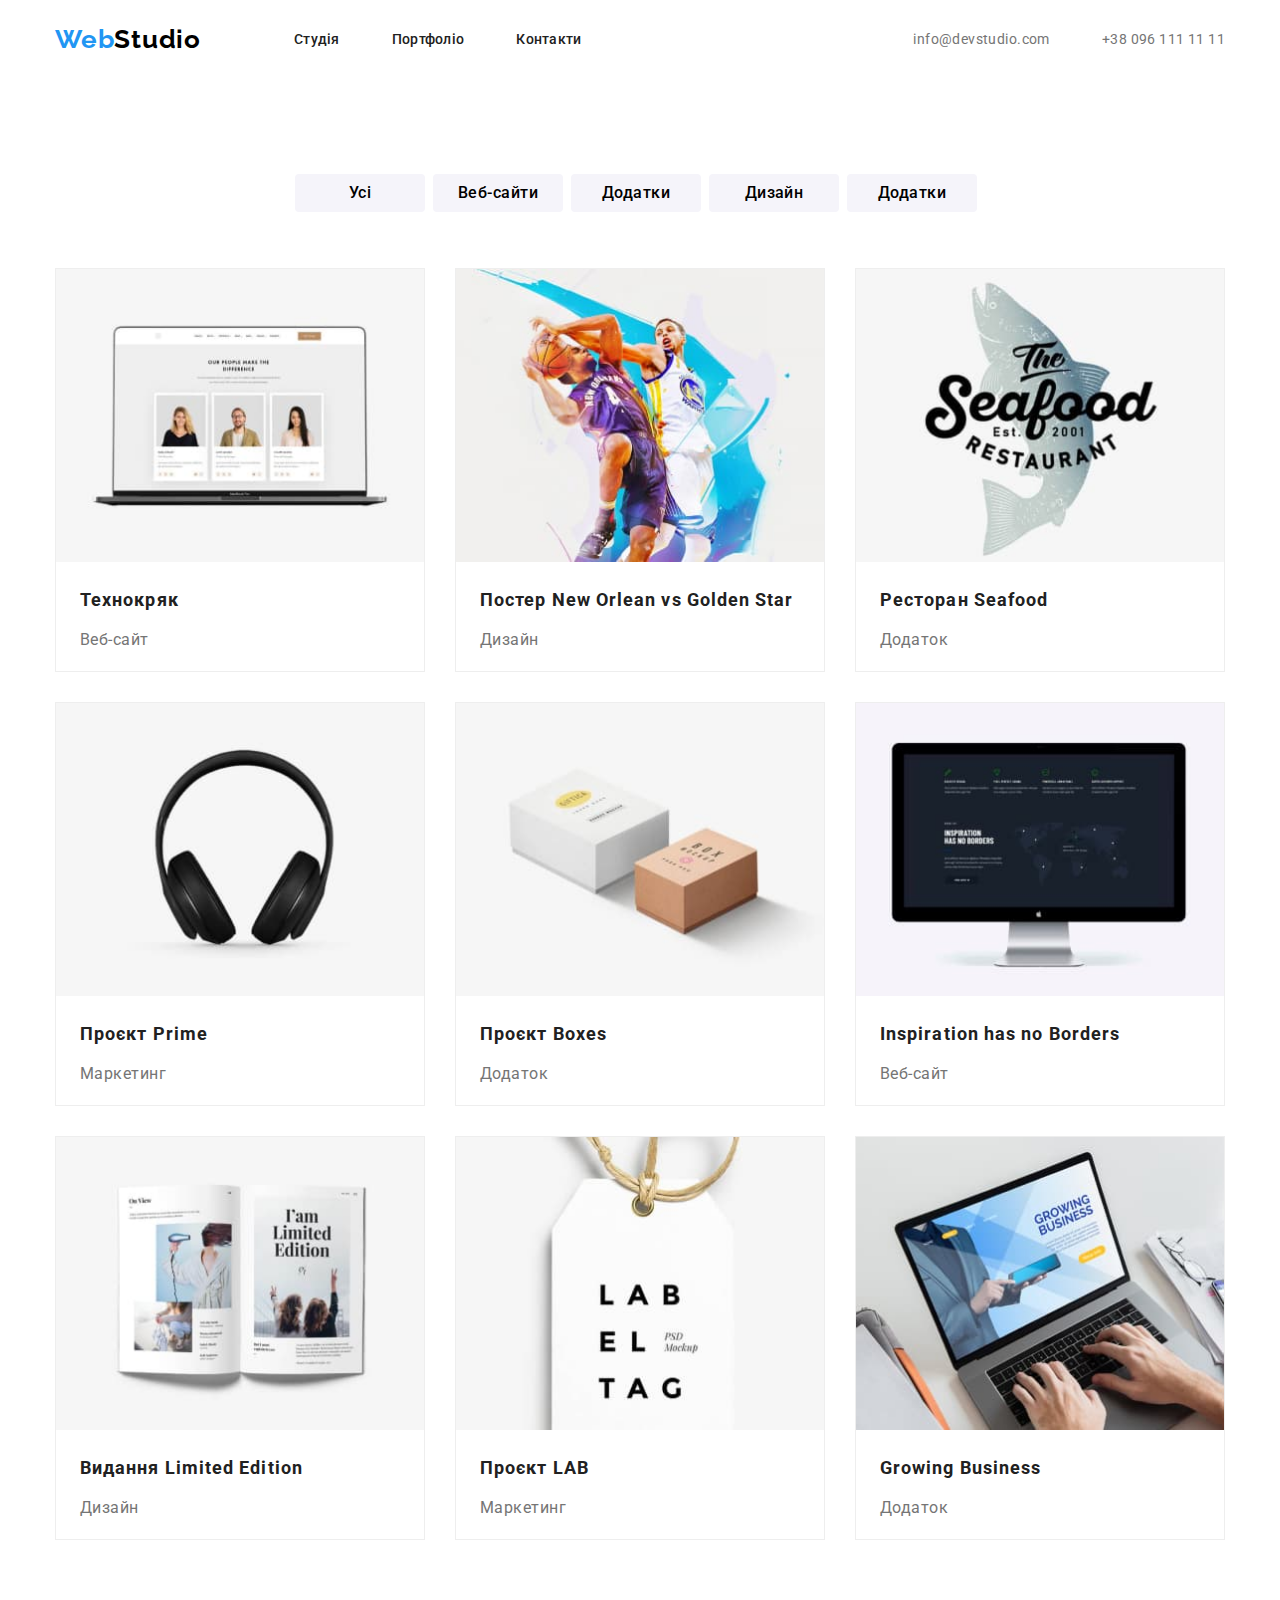
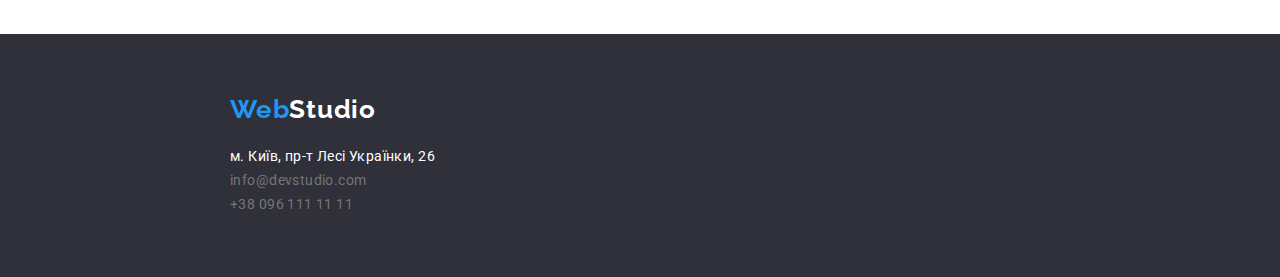
==== portfolio.html @ 6a484f7b "1" ====
<!DOCTYPE html>
<html lang="uk">
  <head>
    <meta charset="UTF-8" />
    <meta http-equiv="X-UA-Compatible" content="IE=edge" />
    <meta name="viewport" content="width=device-width, initial-scale=1.0" />
    <link
      href="https://fonts.googleapis.com/css2?family=Raleway:wght@700&family=Roboto:wght@400;500;700;900&display=swap"
      rel="stylesheet"
    />
    <link
      rel="stylesheet"
      href="https://cdn.jsdelivr.net/npm/modern-normalize@1.1.0/modern-normalize.min.css"
    />
    <link rel="stylesheet" href="./css/styles.css" />
    <title>Портфоліо</title>
  </head>
  <body>
    <header>
      <div class="conteiner header-conteiner">
        <nav class="nav-roof">
          <a class="logo-w" href="./index.html">
            <span class="logo">Web</span>Studio
          </a>
          <ul class="navigation">
            <li><a href="./index.html" class="navigation-col">Студія</a></li>
            <li>
              <a href="./portfolio.html" class="navigation-col">Портфоліо</a>
            </li>
            <li><a href="#" class="navigation-col">Контакти</a></li>
          </ul>
        </nav>
        <div class="mailtelo">
          <ul class="navigation">
            <li>
              <a href="mailto:info@devstudio.com" class="navig-adres">
                info@devstudio.com
              </a>
            </li>
            <li>
              <a href="tel:+380961111111" class="navig-adres">
                +38 096 111 11 11
              </a>
            </li>
          </ul>
        </div>
      </div>
    </header>
    <main>
      <section class="buttons-portfolio-page">
        <div class="conteiner">
          <ul class="geo-port-butt">
            <li><button type="button" class="button-portfolio">Усі</button></li>
            <li>
              <button type="button" class="button-portfolio">Веб-сайти</button>
            </li>
            <li>
              <button type="button" class="button-portfolio">Додатки</button>
            </li>
            <li>
              <button type="button" class="button-portfolio">Дизайн</button>
            </li>
            <li>
              <button type="button" class="button-portfolio">Додатки</button>
            </li>
          </ul>
          <h1 class="visually-hidden">Наші проекти</h1>
          <ul class="pic-port">
            <li class="portfolio-pic-back">
              <img
                src="./images/portfolio/the-technokryak.jpg"
                alt="Сайт технокряк"
                width="370"
                height="294"
              />
              <div class="pot-tx">
                <h2 class="list-portfolio">Технокряк</h2>
                <p class="list-portfolio-hide">Веб-сайт</p>
              </div>
            </li>
            <li class="portfolio-pic-back">
              <img
                src="./images/portfolio/poster-of-basket-game.jpg"
                alt="Постер до гри"
                width="370"
                height="294"
              />
              <div class="pot-tx">
                <h2 class="list-portfolio">Постер New Orlean vs Golden Star</h2>
                <p class="list-portfolio-hide">Дизайн</p>
              </div>
            </li>
            <li class="portfolio-pic-back">
              <img
                src="./images/portfolio/restaurant.jpg"
                alt="Ресторан"
                width="370"
                height="294"
              />
              <div class="pot-tx">
                <h2 class="list-portfolio">Ресторан Seafood</h2>
                <p class="list-portfolio-hide">Додаток</p>
              </div>
            </li>
            <li class="portfolio-pic-back">
              <img
                src="./images/portfolio/the-prime-project.jpg"
                alt="Проект прайм"
                width="370"
                height="294"
              />
              <div class="pot-tx">
                <h2 class="list-portfolio">Проєкт Prime</h2>
                <p class="list-portfolio-hide">Маркетинг</p>
              </div>
            </li>
            <li class="portfolio-pic-back">
              <img
                src="./images/portfolio/project-boxes.jpg"
                alt="Проект коробки"
                width="370"
                height="294"
              />
              <div class="pot-tx">
                <h2 class="list-portfolio">Проєкт Boxes</h2>
                <p class="list-portfolio-hide">Додаток</p>
              </div>
            </li>
            <li class="portfolio-pic-back">
              <img
                src="./images/portfolio/inspiration.jpg"
                alt="Натхнення не має кордонів"
                width="370"
                height="294"
              />
              <div class="pot-tx">
                <h2 class="list-portfolio">Inspiration has no Borders</h2>
                <p class="list-portfolio-hide">Веб-сайт</p>
              </div>
            </li>
            <li class="portfolio-pic-back">
              <img
                src="./images/portfolio/journal.jpg"
                alt="Журнал"
                width="370"
                height="294"
              />
              <div class="pot-tx">
                <h2 class="list-portfolio">Видання Limited Edition</h2>
                <p class="list-portfolio-hide">Дизайн</p>
              </div>
            </li>
            <li class="portfolio-pic-back">
              <img
                src="./images/portfolio/the-lab-project.jpg"
                alt="Проект Лаб"
                width="370"
                height="294"
              />
              <div class="pot-tx">
                <h2 class="list-portfolio">Проєкт LAB</h2>
                <p class="list-portfolio-hide">Маркетинг</p>
              </div>
            </li>
            <li class="portfolio-pic-back">
              <img
                src="./images/portfolio/growing-business.jpg"
                alt="Зростаючий бізнес"
                width="370"
                height="294"
              />
              <div class="pot-tx">
                <h2 class="list-portfolio">Growing Business</h2>
                <p class="list-portfolio-hide">Додаток</p>
              </div>
            </li>
          </ul>
        </div>
      </section>
    </main>
    <footer class="web-footer">
      <div class="conteiner footer-logo">
        <a class="logo-w-footer" href="./index.html">
          <span class="logo">Web</span>Studio
        </a>
        <address>
          <ul>
            <li>
              <a
                class="adress"
                href="https://goo.gl/maps/diu9BWf4i3KZR2hF7"
                rel="noopener noreferrer nofollow"
              >
                м. Київ, пр-т Лесі Українки, 26
              </a>
            </li>
            <li>
              <a href="mailto:info@devstudio.com" class="navig-adres">
                info@devstudio.com
              </a>
            </li>
            <li>
              <a href="tel:+380961111111" class="navig-adres">
                +38 096 111 11 11
              </a>
            </li>
          </ul>
        </address>
      </div>
    </footer>
  </body>
</html>
---- css/styles.css ----
:root {
    --p-text-color: #757575;
    --bacground-color: #ffffff;
    --another-bacground-color: #f5f4fa;
    --board-bacground-color: #2f303a;
    --titel-link-color: #212121;
    --contacts-link-color: #757575;
    --hovers-and-logo-color: #2196f3;
    --logo-w-color: #000000;
    --logo-plus-color: #ffffff;
    --address-bord-color: #ffffff;
    --botton-colors-portfolio: #f5f4fa;
    --bacground-color-knopka: #188CE8;
    --bacground-color-advantages:#F5F4FA;
    --border-portfolio-pic: #EEEEEE;
}
h1,
h2,
h3,
h4,
p {
    margin-top: 0;
    margin-bottom: 0;
    padding-left: 0;
}
ul,
ol {
    margin-top: 0;
    margin-bottom: 0;
    padding-left: 0;
}
button {
    cursor: pointer;
}
img {
    display: block;
max-width: 100%;
height: auto;
}
.list {
    list-style: none;
}
.link {
    text-decoration: none;
}
body {
    font-family: 'Roboto', sans-serif;
    font-size: 14px;
   letter-spacing: 0.03em;
    color: var(--titel-link-color);
}
.conteiner {
    width: 1200px;
margin-left: auto;
margin-right: auto;
padding-left: 15px;
padding-right: 15px;
}
.logo {
    font-weight: 700;
    font-size: 26px;
    line-height: 1.2;
font-family: 'Raleway', sans-serif;
    letter-spacing: 0.03em;
    color: var(--hovers-and-logo-color)
}
    .logo-w {
        color: var(--logo-w-color);
         margin-right: 93px;
         padding-top: 24px;
         padding-bottom: 25px;
font-weight: 700;
font-size: 26px;
line-height: 1.2;
font-family: 'Raleway', sans-serif;
letter-spacing: 0.03em;
text-decoration: none;
}
.footer-logo {
    margin-left: 215px;
    margin-right: auto;
    padding-bottom: 60px;
      padding-top: 60px;}
    .logo-w-footer { 
    color: var(--bacground-color);
    font-weight: 700;
    font-size: 26px;
    line-height: 1.2;
    font-family: 'Raleway', sans-serif;
    letter-spacing: 0.03em;
    text-decoration: none;
}
    .navigation {
display: flex;
column-gap: 52px;
            font-weight: 500;
            font-size: 14px;
            line-height: 1.1;
            letter-spacing: 0.02em;
    }
    .navigation-col {
        color: var(--titel-link-color);
        text-decoration: none;
    }
    .nav-roof {
        display: flex;
        align-items: center;
    }   
    .navigation-col:hover, 
        .navigation-col:focus {
            color: var(--hovers-and-logo-color);
        }
    .navig-adres {
        font-weight: 400;
        font-size: 14px;
        line-height: 1.7;
        font-style: normal;
        letter-spacing: 0.03em;
        color: var(--contacts-link-color);
        text-decoration: none;    
    }
    .navig-adres:hover,
    .navig-adres:focus {
        color: var(--hovers-and-logo-color)
    }
.header-conteiner {
display: flex;
align-items: center;
        justify-content: space-between;
    }
    .board {
        /* width: 1600px;
        height: 600px; */
        padding-top: 200px;
        padding-bottom: 200px;
        background-color: var(--board-bacground-color);
    }
.about-team-back {
        width: 270px;
        height: 368px;
    background: var(--bacground-color);
    box-shadow: 0px 1px 3px rgba(0, 0, 0, 0.12);
     0px 1px 1px rgba(0, 0, 0, 0.14);
      0px 2px 1px rgba(0, 0, 0, 0.2);
        border-radius: 0px 0px 4px 4px;
}
.board-knopka {
    width: 700px;
}
    .zagolovok {
    display: flex;
    align-items: center;
                 margin-left: auto;
         margin-right: auto;
              margin-bottom: 40px;
        font-weight: 900;
        font-size: 44px;
        line-height: 1.3;
        text-align: center;
        letter-spacing: 0.06em;
        text-transform: uppercase;
        color: var(--address-bord-color);
    }
.knopka { cursor: pointer;
     display: block;
padding-left: 32px;
padding-right: 32px;
padding-bottom: 10px;
padding-top: 10px;
     margin-left: auto;
     margin-right: auto;
font-family: inherit;
font-weight: 700;
            font-size: 16px;
            line-height: 1.8;
            color: var(--logo-plus-color);
            background: var(--hovers-and-logo-color);
box-shadow: 0px 4px 4px rgba(0, 0, 0, 0.15);
    border-radius: 4px;

            /* identical to box height, or 188% */
}
.knopka:hover,
.knopka:focus {

    background-color: var(--hovers-and-logo-color);
    color: var(--address-bord-color);
background: var(--bacground-color-knopka);
    box-shadow: 0px 4px 4px rgba(0, 0, 0, 0.15);
    border-radius: 4px;
}
.portfolio-pic-back {
        width: 370px;
        height: 404px;
    
        background: var(--bacground-color);
        border: 1px solid var(--border-portfolio-pic);
}
.visually-hidden {position: absolute;
    white-space: nowrap;
    width: 1px;
    height: 1px;
    overflow: hidden;
    border: 0;
    padding: 0;
    clip: rect(0 0 0 0);
    clip-path: inset(50%);
    margin: -1px;}
        .us-tx{
        padding-top: 94px;
    }
    .description-tx {
        display: flex;
        gap: 30px;
    }
.list {
margin-bottom: 10px;
        font-size: 14px;
        line-height: 1.14;
        letter-spacing: 0.03em;
        text-transform: uppercase;
    
        color: var(--titel-link-color);
}
.list-description {
 

        font-size: 14px;
        line-height: 1.7;
        /* or 171% */
        letter-spacing: 0.03em;
        color: var(--p-text-color);
}
.what-we-do {
    padding-top: 94px;
}
.what-img {
        display: flex;
    column-gap: 30px;
    align-items: center;}

.list-images-work {
        font-size: 36px;
        line-height: 1.1;
        letter-spacing: 0.03em;
        color: var(--titel-link-color);
        padding-bottom: 50px;
              padding-left: 400px;
        padding-right: 400px;
}
.our-advantages {
    padding-top: 94px;
    padding-bottom: 94px;
    background: var(--bacground-color-advantages);
}
.team-work {
text-align: center;
}
.profi {
    display: flex;
    gap: 30px;
}
.about-team-back {
        width: 270px;
        height: 368px;
    background: var(--bacground-color);
    box-shadow: 0px 1px 3px rgba(0, 0, 0, 0.12);
     0px 1px 1px rgba(0, 0, 0, 0.14);
      0px 2px 1px rgba(0, 0, 0, 0.2);
        border-radius: 0px 0px 4px 4px;
}
.name-staff {
        font-size: 16px;
        line-height: 1.1;
        /* identical to box height */
    
        letter-spacing: 0.03em;
        color: var(--titel-link-color);
        margin-bottom: 10px;
}
.about-staff {

   
        font-size: 16px;
        line-height: 1.1;
        /* identical to box height */
    
        letter-spacing: 0.03em;
        color: var(--p-text-color);
}
.name-kenty {
    display: block;
text-align: center;
padding: 30px;
}
.web-footer {
            /* width: 1600px;
        height: 600px; */
        background-color: var(--board-bacground-color);
}
.adress{
    display: block;
  margin-top: 20px;
        font-style: normal;
        font-weight: 400;
        font-size: 14px;
        line-height: 1.7;
        /* or 171% */
    color: var(--address-bord-color);
        letter-spacing: 0.03em;
        text-decoration: none;
}
ul {list-style: none;
}
.button-portfolio:not(:last-child) {
    margin-right: 8px;
}
.button-portfolio {
   font-family: inherit;
   font-weight: 500;
        font-size: 16px;
        line-height: 1.6;
        /* identical to box height, or 162% */
    
        text-align: center;
        letter-spacing: 0.03em;
    cursor: pointer;
        width: 130px;
        height: 38px;
        border-radius: 4px;
    background-color: var(--botton-colors-portfolio);
     margin-right: 8px;
     padding: 6px 22px;
     border: none;
}
.button-portfolio:hover,
.button-portfolio:focus {
    background-color: var(--hovers-and-logo-color);
        color: var(--address-bord-color);
}
.buttons-portfolio-page {
    padding-top: 94px;
    padding-bottom: 94px;
}
.geo-port-butt {
    display: flex;
    align-items: center;
justify-content: center;
padding-bottom: 56px;
}
.pic-port {
     display: flex;
     flex-wrap: wrap;
     gap: 30px;
}
.pot-tx {
    padding: 20px 24px;
}
.list-portfolio {
  
margin-bottom: 4px;
        font-size: 18px;
        line-height: 2;
        /* identical to box height, or 200% */
    
        letter-spacing: 0.06em;
        color: var(--titel-link-color);
}
.list-portfolio-hide {

        font-size: 16px;
        line-height: 2.2;
        /* identical to box height, or 188% */
    
        letter-spacing: 0.03em;
        color: var(--contacts-link-color);
}
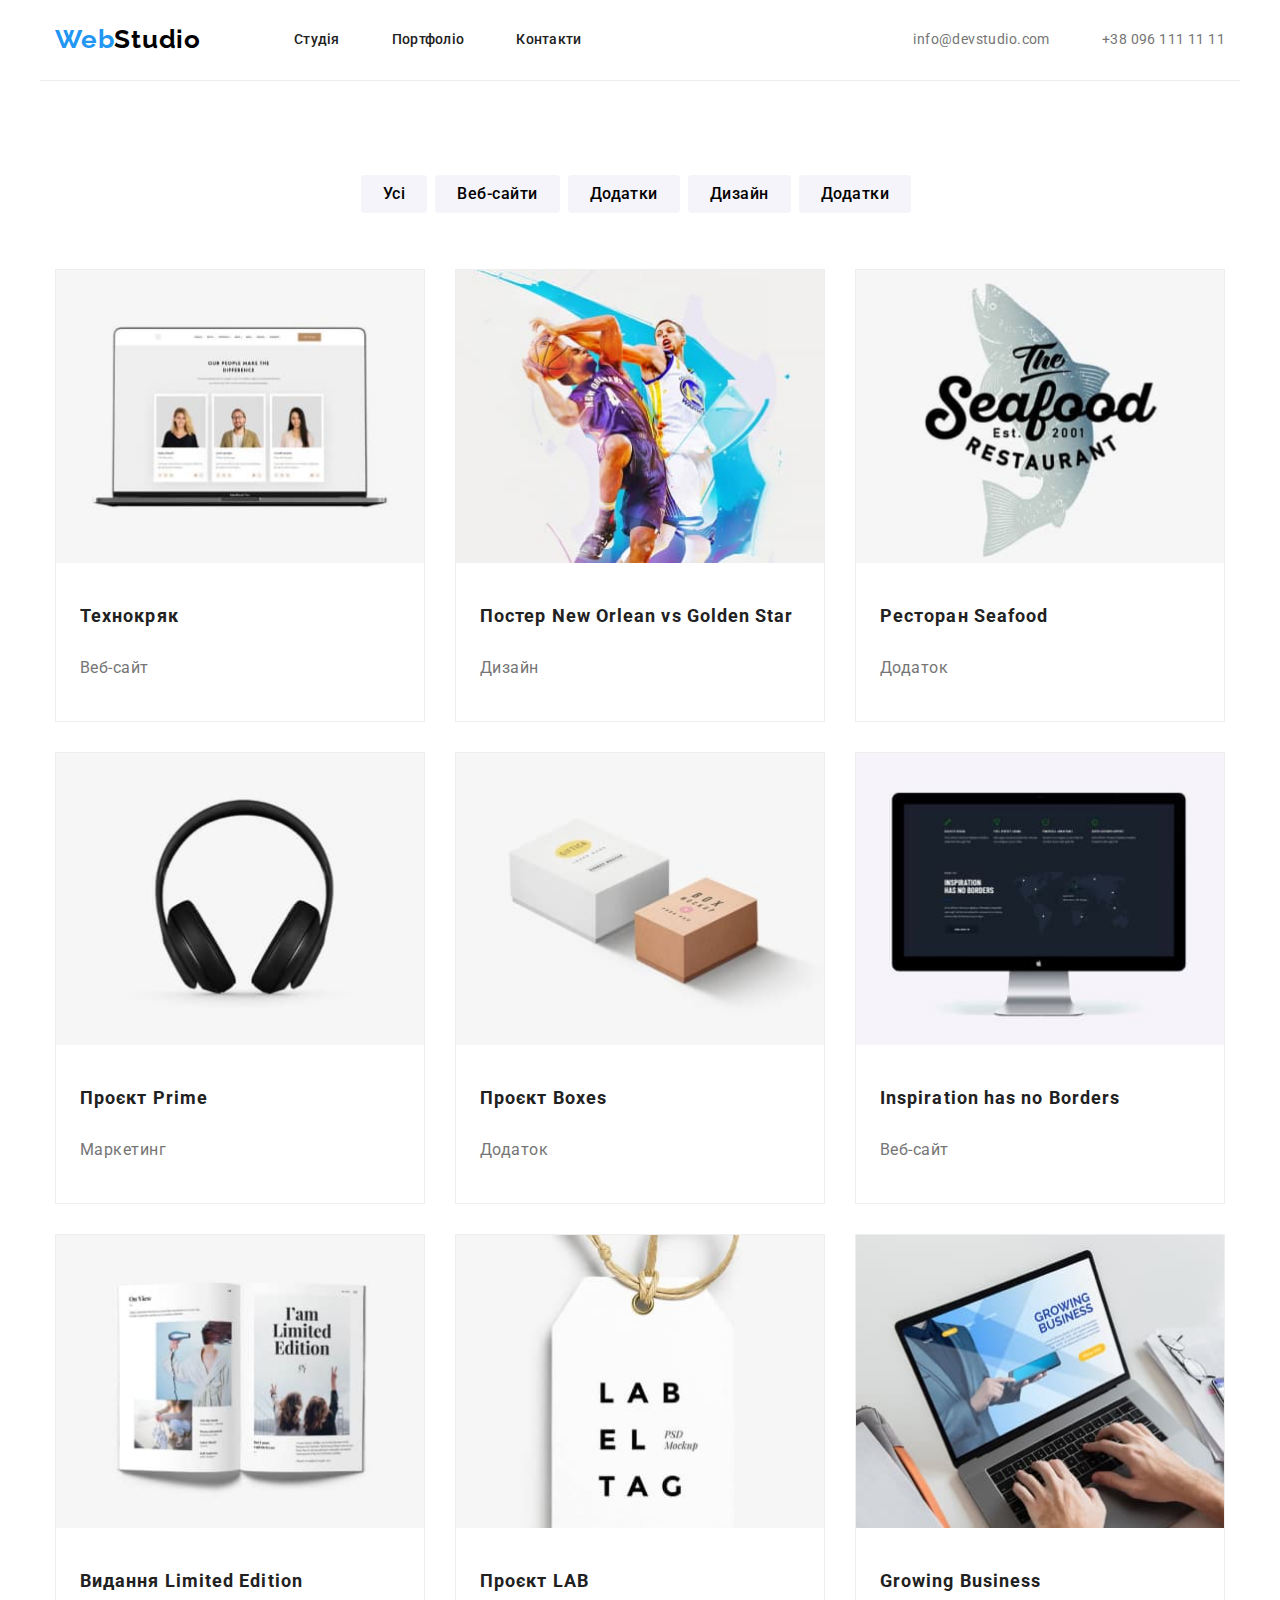
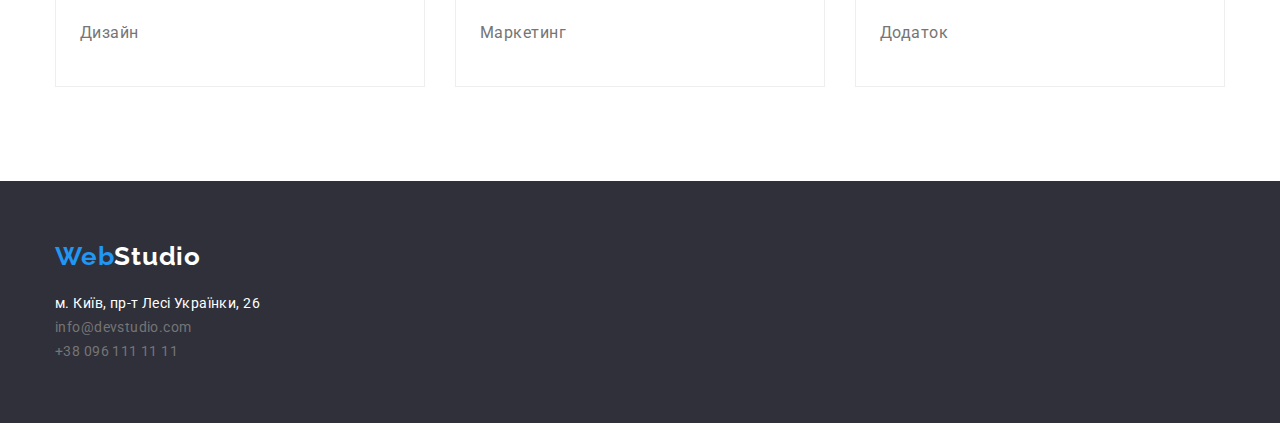
==== commit aad70030: "1" ====
--- a/portfolio.html
+++ b/portfolio.html
@@ -49,22 +49,28 @@
     <main>
       <section class="buttons-portfolio-page">
         <div class="conteiner">
-          <ul class="geo-port-butt">
-            <li><button type="button" class="button-portfolio">Усі</button></li>
-            <li>
-              <button type="button" class="button-portfolio">Веб-сайти</button>
-            </li>
-            <li>
-              <button type="button" class="button-portfolio">Додатки</button>
-            </li>
-            <li>
-              <button type="button" class="button-portfolio">Дизайн</button>
-            </li>
-            <li>
-              <button type="button" class="button-portfolio">Додатки</button>
-            </li>
-          </ul>
           <h1 class="visually-hidden">Наші проекти</h1>
+          <ul>
+            <div class="geo-port-butt">
+              <li>
+                <button type="button" class="button-portfolio">Усі</button>
+              </li>
+              <li>
+                <button type="button" class="button-portfolio">
+                  Веб-сайти
+                </button>
+              </li>
+              <li>
+                <button type="button" class="button-portfolio">Додатки</button>
+              </li>
+              <li>
+                <button type="button" class="button-portfolio">Дизайн</button>
+              </li>
+              <li>
+                <button type="button" class="button-portfolio">Додатки</button>
+              </li>
+            </div>
+          </ul>
           <ul class="pic-port">
             <li class="portfolio-pic-back">
               <img
--- a/css/styles.css
+++ b/css/styles.css
@@ -19,9 +19,7 @@
 h3,
 h4,
 p {
-    margin-top: 0;
-    margin-bottom: 0;
-    padding-left: 0;
+ 
 }
 ul,
 ol {
@@ -77,10 +75,7 @@
 text-decoration: none;
 }
 .footer-logo {
-    margin-left: 215px;
-    margin-right: auto;
-    padding-bottom: 60px;
-      padding-top: 60px;}
+}
     .logo-w-footer { 
     color: var(--bacground-color);
     font-weight: 700;
@@ -127,13 +122,23 @@
 display: flex;
 align-items: center;
         justify-content: space-between;
+        border-bottom: 1px solid #ececec;
     }
     .board {
         /* width: 1600px;
         height: 600px; */
         padding-top: 200px;
         padding-bottom: 200px;
+        margin-left: auto;
+        margin-right: auto;
         background-color: var(--board-bacground-color);
+        background-image: linear-gradient(rgba(47, 48, 58, 0.4), rgba(47, 48, 58, 0.4));
+        background-image: url(/images/svg-and-backgound/bordimg.jpg);
+        background-repeat: no-repeat;
+        background-size: cover;
+        background-position: center;
+        max-width: 1600px;
+        height: 600px;
     }
 .about-team-back {
         width: 270px;
@@ -142,8 +147,8 @@
     box-shadow: 0px 1px 3px rgba(0, 0, 0, 0.12);
      0px 1px 1px rgba(0, 0, 0, 0.14);
       0px 2px 1px rgba(0, 0, 0, 0.2);
-        border-radius: 0px 0px 4px 4px;
-}
+        box-shadow: 0px 0px 4px 4px;
+} 
 .board-knopka {
     width: 700px;
 }
@@ -176,7 +181,7 @@
             color: var(--logo-plus-color);
             background: var(--hovers-and-logo-color);
 box-shadow: 0px 4px 4px rgba(0, 0, 0, 0.15);
-    border-radius: 4px;
+    border: none;
 
             /* identical to box height, or 188% */
 }
@@ -191,8 +196,6 @@
 }
 .portfolio-pic-back {
         width: 370px;
-        height: 404px;
-    
         background: var(--bacground-color);
         border: 1px solid var(--border-portfolio-pic);
 }
@@ -237,16 +240,18 @@
 .what-img {
         display: flex;
     column-gap: 30px;
-    align-items: center;}
+    align-items: center;
+padding-bottom: 94px;
+}
 
 .list-images-work {
         font-size: 36px;
         line-height: 1.1;
         letter-spacing: 0.03em;
         color: var(--titel-link-color);
-        padding-bottom: 50px;
-              padding-left: 400px;
-        padding-right: 400px;
+        margin-bottom: 50px;
+              margin-left: 400px;
+        margin-right: 400px;
 }
 .our-advantages {
     padding-top: 94px;
@@ -297,10 +302,11 @@
             /* width: 1600px;
         height: 600px; */
         background-color: var(--board-bacground-color);
+            padding-bottom: 60px;
+      padding-top: 60px
 }
 .adress{
     display: block;
-  margin-top: 20px;
         font-style: normal;
         font-weight: 400;
         font-size: 14px;
@@ -310,7 +316,13 @@
         letter-spacing: 0.03em;
         text-decoration: none;
 }
+address {
+ margin-top: 20px;
+}
 ul {list-style: none;
+}
+.adre-s:not(:last-child){
+    margin-bottom: 9px;
 }
 .button-portfolio:not(:last-child) {
     margin-right: 8px;
@@ -325,7 +337,6 @@
         text-align: center;
         letter-spacing: 0.03em;
     cursor: pointer;
-        width: 130px;
         height: 38px;
         border-radius: 4px;
     background-color: var(--botton-colors-portfolio);
@@ -337,6 +348,7 @@
 .button-portfolio:focus {
     background-color: var(--hovers-and-logo-color);
         color: var(--address-bord-color);
+        box-shadow: 0px 10px 10px -5px rgba(0, 0, 0, 0.3);
 }
 .buttons-portfolio-page {
     padding-top: 94px;
@@ -346,7 +358,7 @@
     display: flex;
     align-items: center;
 justify-content: center;
-padding-bottom: 56px;
+margin-bottom: 56px;    
 }
 .pic-port {
      display: flex;
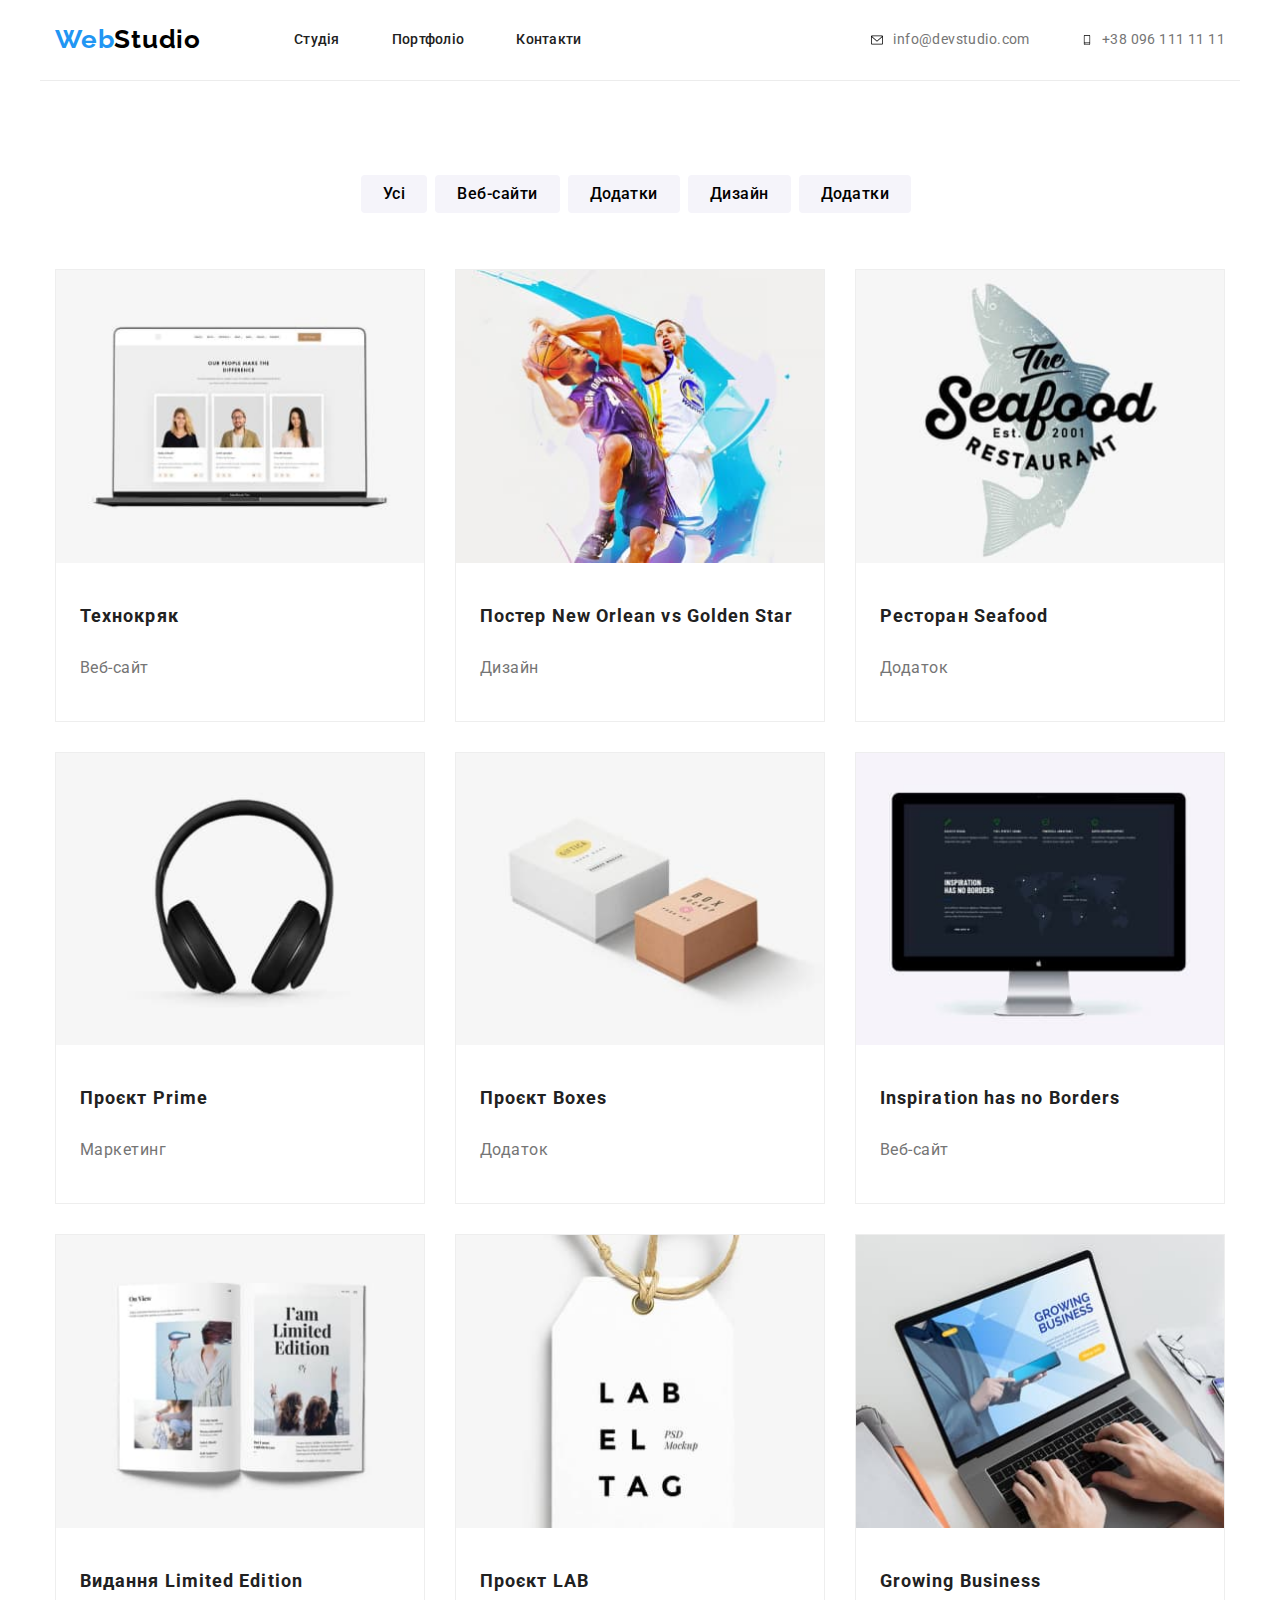
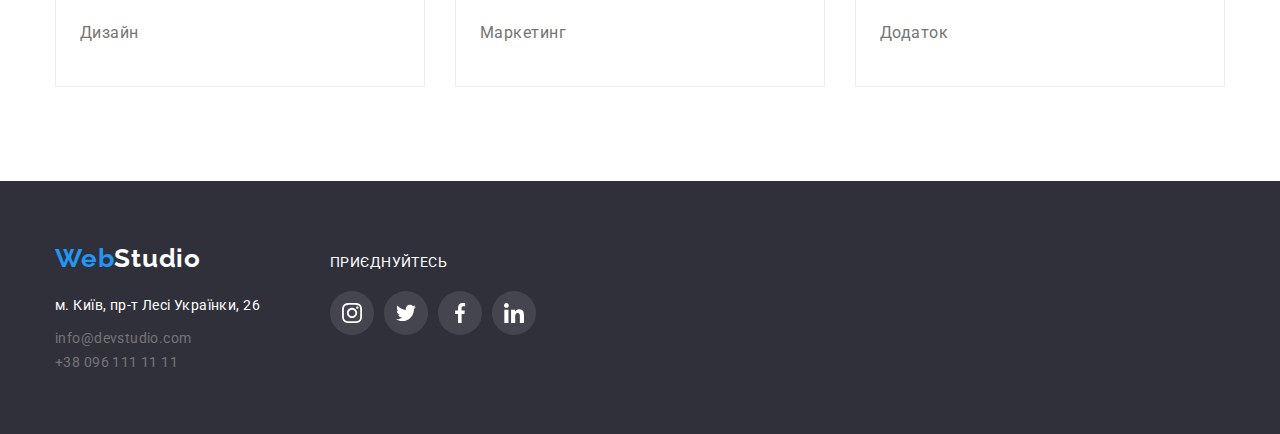
==== commit d0c07d34: "HW4" ====
--- a/portfolio.html
+++ b/portfolio.html
@@ -23,27 +23,43 @@
             <span class="logo">Web</span>Studio
           </a>
           <ul class="navigation">
-            <li><a href="./index.html" class="navigation-col">Студія</a></li>
+            <li>
+              <a href="./index.html" class="navigation-col">Студія</a>
+            </li>
             <li>
               <a href="./portfolio.html" class="navigation-col">Портфоліо</a>
             </li>
             <li><a href="#" class="navigation-col">Контакти</a></li>
           </ul>
         </nav>
-        <div class="mailtelo">
-          <ul class="navigation">
-            <li>
-              <a href="mailto:info@devstudio.com" class="navig-adres">
-                info@devstudio.com
-              </a>
-            </li>
-            <li>
-              <a href="tel:+380961111111" class="navig-adres">
-                +38 096 111 11 11
-              </a>
-            </li>
-          </ul>
-        </div>
+        <ul class="navigation">
+          <li>
+            <a href="mailto:info@devstudio.com" class="navig-adres">
+              <svg
+                aria-label="пошта"
+                class="navig-adres conta-ic"
+                width="12px"
+                height="16px"
+              >
+                <use href="./images/icons.svg#icon-mail-icon"></use>
+              </svg>
+              info@devstudio.com
+            </a>
+          </li>
+          <li>
+            <a href="tel:+380961111111" class="navig-adres">
+              <svg
+                aria-label="телефон"
+                class="navig-adres conta-ic"
+                width="10"
+                height="16"
+              >
+                <use href="./images/icons.svg#icon-smartphone"></use>
+              </svg>
+              +38 096 111 11 11
+            </a>
+          </li>
+        </ul>
       </div>
     </header>
     <main>
@@ -73,145 +89,200 @@
           </ul>
           <ul class="pic-port">
             <li class="portfolio-pic-back">
-              <img
-                src="./images/portfolio/the-technokryak.jpg"
-                alt="Сайт технокряк"
-                width="370"
-                height="294"
-              />
-              <div class="pot-tx">
-                <h2 class="list-portfolio">Технокряк</h2>
-                <p class="list-portfolio-hide">Веб-сайт</p>
-              </div>
-            </li>
-            <li class="portfolio-pic-back">
-              <img
-                src="./images/portfolio/poster-of-basket-game.jpg"
-                alt="Постер до гри"
-                width="370"
-                height="294"
-              />
-              <div class="pot-tx">
-                <h2 class="list-portfolio">Постер New Orlean vs Golden Star</h2>
-                <p class="list-portfolio-hide">Дизайн</p>
-              </div>
-            </li>
-            <li class="portfolio-pic-back">
-              <img
-                src="./images/portfolio/restaurant.jpg"
-                alt="Ресторан"
-                width="370"
-                height="294"
-              />
-              <div class="pot-tx">
-                <h2 class="list-portfolio">Ресторан Seafood</h2>
-                <p class="list-portfolio-hide">Додаток</p>
-              </div>
-            </li>
-            <li class="portfolio-pic-back">
-              <img
-                src="./images/portfolio/the-prime-project.jpg"
-                alt="Проект прайм"
-                width="370"
-                height="294"
-              />
-              <div class="pot-tx">
-                <h2 class="list-portfolio">Проєкт Prime</h2>
-                <p class="list-portfolio-hide">Маркетинг</p>
-              </div>
-            </li>
-            <li class="portfolio-pic-back">
-              <img
-                src="./images/portfolio/project-boxes.jpg"
-                alt="Проект коробки"
-                width="370"
-                height="294"
-              />
-              <div class="pot-tx">
-                <h2 class="list-portfolio">Проєкт Boxes</h2>
-                <p class="list-portfolio-hide">Додаток</p>
-              </div>
-            </li>
-            <li class="portfolio-pic-back">
-              <img
-                src="./images/portfolio/inspiration.jpg"
-                alt="Натхнення не має кордонів"
-                width="370"
-                height="294"
-              />
-              <div class="pot-tx">
-                <h2 class="list-portfolio">Inspiration has no Borders</h2>
-                <p class="list-portfolio-hide">Веб-сайт</p>
-              </div>
-            </li>
-            <li class="portfolio-pic-back">
-              <img
-                src="./images/portfolio/journal.jpg"
-                alt="Журнал"
-                width="370"
-                height="294"
-              />
-              <div class="pot-tx">
-                <h2 class="list-portfolio">Видання Limited Edition</h2>
-                <p class="list-portfolio-hide">Дизайн</p>
-              </div>
-            </li>
-            <li class="portfolio-pic-back">
-              <img
-                src="./images/portfolio/the-lab-project.jpg"
-                alt="Проект Лаб"
-                width="370"
-                height="294"
-              />
-              <div class="pot-tx">
-                <h2 class="list-portfolio">Проєкт LAB</h2>
-                <p class="list-portfolio-hide">Маркетинг</p>
-              </div>
-            </li>
-            <li class="portfolio-pic-back">
-              <img
-                src="./images/portfolio/growing-business.jpg"
-                alt="Зростаючий бізнес"
-                width="370"
-                height="294"
-              />
-              <div class="pot-tx">
-                <h2 class="list-portfolio">Growing Business</h2>
-                <p class="list-portfolio-hide">Додаток</p>
-              </div>
+              <a class="portfolink" href="#">
+                <img
+                  src="./images/portfolio/the-technokryak.jpg"
+                  alt="Сайт технокряк"
+                  width="370"
+                  height="294"
+                />
+                <div class="pot-tx">
+                  <h2 class="list-portfolio">Технокряк</h2>
+                  <p class="list-portfolio-hide">Веб-сайт</p>
+                </div>
+              </a>
+            </li>
+            <li class="portfolio-pic-back">
+              <a class="portfolink" href="#">
+                <img
+                  src="./images/portfolio/poster-of-basket-game.jpg"
+                  alt="Постер до гри"
+                  width="370"
+                  height="294"
+                />
+                <div class="pot-tx">
+                  <h2 class="list-portfolio">
+                    Постер New Orlean vs Golden Star
+                  </h2>
+                  <p class="list-portfolio-hide">Дизайн</p>
+                </div>
+              </a>
+            </li>
+            <li class="portfolio-pic-back">
+              <a class="portfolink" href="#">
+                <img
+                  src="./images/portfolio/restaurant.jpg"
+                  alt="Ресторан"
+                  width="370"
+                  height="294"
+                />
+                <div class="pot-tx">
+                  <h2 class="list-portfolio">Ресторан Seafood</h2>
+                  <p class="list-portfolio-hide">Додаток</p>
+                </div>
+              </a>
+            </li>
+            <li class="portfolio-pic-back">
+              <a class="portfolink" href="#">
+                <img
+                  src="./images/portfolio/the-prime-project.jpg"
+                  alt="Проект прайм"
+                  width="370"
+                  height="294"
+                />
+                <div class="pot-tx">
+                  <h2 class="list-portfolio">Проєкт Prime</h2>
+                  <p class="list-portfolio-hide">Маркетинг</p>
+                </div>
+              </a>
+            </li>
+            <li class="portfolio-pic-back">
+              <a class="portfolink" href="#">
+                <img
+                  src="./images/portfolio/project-boxes.jpg"
+                  alt="Проект коробки"
+                  width="370"
+                  height="294"
+                />
+                <div class="pot-tx">
+                  <h2 class="list-portfolio">Проєкт Boxes</h2>
+                  <p class="list-portfolio-hide">Додаток</p>
+                </div>
+              </a>
+            </li>
+            <li class="portfolio-pic-back">
+              <a class="portfolink" href="#">
+                <img
+                  src="./images/portfolio/inspiration.jpg"
+                  alt="Натхнення не має кордонів"
+                  width="370"
+                  height="294"
+                />
+                <div class="pot-tx">
+                  <h2 class="list-portfolio">Inspiration has no Borders</h2>
+                  <p class="list-portfolio-hide">Веб-сайт</p>
+                </div>
+              </a>
+            </li>
+            <li class="portfolio-pic-back">
+              <a class="portfolink" href="#">
+                <img
+                  src="./images/portfolio/journal.jpg"
+                  alt="Журнал"
+                  width="370"
+                  height="294"
+                />
+                <div class="pot-tx">
+                  <h2 class="list-portfolio">Видання Limited Edition</h2>
+                  <p class="list-portfolio-hide">Дизайн</p>
+                </div>
+              </a>
+            </li>
+            <li class="portfolio-pic-back">
+              <a class="portfolink" href="#">
+                <img
+                  src="./images/portfolio/the-lab-project.jpg"
+                  alt="Проект Лаб"
+                  width="370"
+                  height="294"
+                />
+                <div class="pot-tx">
+                  <h2 class="list-portfolio">Проєкт LAB</h2>
+                  <p class="list-portfolio-hide">Маркетинг</p>
+                </div>
+              </a>
+            </li>
+            <li class="portfolio-pic-back">
+              <a class="portfolink" href="#">
+                <img
+                  src="./images/portfolio/growing-business.jpg"
+                  alt="Зростаючий бізнес"
+                  width="370"
+                  height="294"
+                />
+                <div class="pot-tx">
+                  <h2 class="list-portfolio">Growing Business</h2>
+                  <p class="list-portfolio-hide">Додаток</p>
+                </div>
+              </a>
             </li>
           </ul>
         </div>
       </section>
     </main>
     <footer class="web-footer">
-      <div class="conteiner footer-logo">
-        <a class="logo-w-footer" href="./index.html">
-          <span class="logo">Web</span>Studio
-        </a>
-        <address>
-          <ul>
-            <li>
-              <a
-                class="adress"
-                href="https://goo.gl/maps/diu9BWf4i3KZR2hF7"
-                rel="noopener noreferrer nofollow"
-              >
-                м. Київ, пр-т Лесі Українки, 26
-              </a>
-            </li>
-            <li>
-              <a href="mailto:info@devstudio.com" class="navig-adres">
-                info@devstudio.com
-              </a>
-            </li>
-            <li>
-              <a href="tel:+380961111111" class="navig-adres">
-                +38 096 111 11 11
-              </a>
-            </li>
-          </ul>
-        </address>
+      <div class="conteiner social-footer">
+        <div class="footer-soccial">
+          <a class="logo-w-footer" href="./index.html">
+            <span class="logo">Web</span>Studio
+          </a>
+          <address>
+            <ul>
+              <li class="adre-s">
+                <a
+                  class="adress"
+                  href="https://goo.gl/maps/diu9BWf4i3KZR2hF7"
+                  rel="noopener noreferrer nofollow"
+                >
+                  м. Київ, пр-т Лесі Українки, 26
+                </a>
+              </li>
+              <li>
+                <a href="mailto:info@devstudio.com" class="navig-adres">
+                  info@devstudio.com
+                </a>
+              </li>
+              <li>
+                <a href="tel:+380961111111" class="navig-adres">
+                  +38 096 111 11 11
+                </a>
+              </li>
+            </ul>
+          </address>
+        </div>
+        <div>
+          <p class="tx-footer">Приєднуйтесь</p>
+          <ul class="footer-icon-list">
+            <li>
+              <a href="#" class="social-footer-link">
+                <svg aria-label="інста" class="social-footer-icon">
+                  <use href="./images/icons.svg#icon-instagram"></use>
+                </svg>
+              </a>
+            </li>
+            <li>
+              <a href="#" class="social-footer-link">
+                <svg aria-label="твітер" class="social-footer-icon">
+                  <use href="./images/icons.svg#icon-twitter"></use>
+                </svg>
+              </a>
+            </li>
+            <li>
+              <a href="#" class="social-footer-link">
+                <svg aria-label="фейсбук" class="social-footer-icon">
+                  <use href="./images/icons.svg#icon-facebook"></use>
+                </svg>
+              </a>
+            </li>
+            <li>
+              <a href="#" class="social-footer-link">
+                <svg aria-label="лінкедін" class="social-footer-icon">
+                  <use href="./images/icons.svg#icon-linkedin"></use>
+                </svg>
+              </a>
+            </li>
+          </ul>
+        </div>
       </div>
     </footer>
   </body>
--- a/css/styles.css
+++ b/css/styles.css
@@ -1,389 +1,516 @@
 :root {
-    --p-text-color: #757575;
-    --bacground-color: #ffffff;
-    --another-bacground-color: #f5f4fa;
-    --board-bacground-color: #2f303a;
-    --titel-link-color: #212121;
-    --contacts-link-color: #757575;
-    --hovers-and-logo-color: #2196f3;
-    --logo-w-color: #000000;
-    --logo-plus-color: #ffffff;
-    --address-bord-color: #ffffff;
-    --botton-colors-portfolio: #f5f4fa;
-    --bacground-color-knopka: #188CE8;
-    --bacground-color-advantages:#F5F4FA;
-    --border-portfolio-pic: #EEEEEE;
+  --p-text-color: #757575;
+  --bacground-color: #ffffff;
+  --another-bacground-color: #f5f4fa;
+  --board-bacground-color: #2f303a;
+  --titel-link-color: #212121;
+  --contacts-link-color: #757575;
+  --hovers-and-logo-color: #2196f3;
+  --logo-w-color: #000000;
+  --logo-plus-color: #ffffff;
+  --address-bord-color: #ffffff;
+  --botton-colors-portfolio: #f5f4fa;
+  --bacground-color-knopka: #188ce8;
+  --bacground-color-advantages: #f5f4fa;
+  --border-portfolio-pic: #eeeeee;
+  --social-icon-color: #afb1b8;
 }
 h1,
 h2,
 h3,
 h4,
 p {
- 
 }
 ul,
 ol {
-    margin-top: 0;
-    margin-bottom: 0;
-    padding-left: 0;
+  margin-top: 0;
+  margin-bottom: 0;
+  padding-left: 0;
 }
 button {
-    cursor: pointer;
+  cursor: pointer;
 }
 img {
-    display: block;
-max-width: 100%;
-height: auto;
+  display: block;
+  max-width: 100%;
+  height: auto;
 }
 .list {
-    list-style: none;
+  list-style: none;
 }
 .link {
-    text-decoration: none;
+  text-decoration: none;
 }
 body {
-    font-family: 'Roboto', sans-serif;
-    font-size: 14px;
-   letter-spacing: 0.03em;
-    color: var(--titel-link-color);
+  font-family: "Roboto", sans-serif;
+  font-size: 14px;
+  letter-spacing: 0.03em;
+  color: var(--titel-link-color);
 }
 .conteiner {
-    width: 1200px;
-margin-left: auto;
-margin-right: auto;
-padding-left: 15px;
-padding-right: 15px;
+  width: 1200px;
+  margin-left: auto;
+  margin-right: auto;
+  padding-left: 15px;
+  padding-right: 15px;
 }
 .logo {
-    font-weight: 700;
-    font-size: 26px;
-    line-height: 1.2;
-font-family: 'Raleway', sans-serif;
-    letter-spacing: 0.03em;
-    color: var(--hovers-and-logo-color)
-}
-    .logo-w {
-        color: var(--logo-w-color);
-         margin-right: 93px;
-         padding-top: 24px;
-         padding-bottom: 25px;
-font-weight: 700;
-font-size: 26px;
-line-height: 1.2;
-font-family: 'Raleway', sans-serif;
-letter-spacing: 0.03em;
-text-decoration: none;
-}
-.footer-logo {
-}
-    .logo-w-footer { 
-    color: var(--bacground-color);
-    font-weight: 700;
-    font-size: 26px;
-    line-height: 1.2;
-    font-family: 'Raleway', sans-serif;
-    letter-spacing: 0.03em;
-    text-decoration: none;
-}
-    .navigation {
-display: flex;
-column-gap: 52px;
-            font-weight: 500;
-            font-size: 14px;
-            line-height: 1.1;
-            letter-spacing: 0.02em;
-    }
-    .navigation-col {
-        color: var(--titel-link-color);
-        text-decoration: none;
-    }
-    .nav-roof {
-        display: flex;
-        align-items: center;
-    }   
-    .navigation-col:hover, 
-        .navigation-col:focus {
-            color: var(--hovers-and-logo-color);
-        }
-    .navig-adres {
-        font-weight: 400;
-        font-size: 14px;
-        line-height: 1.7;
-        font-style: normal;
-        letter-spacing: 0.03em;
-        color: var(--contacts-link-color);
-        text-decoration: none;    
-    }
-    .navig-adres:hover,
-    .navig-adres:focus {
-        color: var(--hovers-and-logo-color)
-    }
+  font-weight: 700;
+  font-size: 26px;
+  line-height: 1.2;
+  font-family: "Raleway", sans-serif;
+  letter-spacing: 0.03em;
+  color: var(--hovers-and-logo-color);
+}
+.logo-w {
+  color: var(--logo-w-color);
+  margin-right: 93px;
+  padding-top: 24px;
+  padding-bottom: 25px;
+  font-weight: 700;
+  font-size: 26px;
+  line-height: 1.2;
+  font-family: "Raleway", sans-serif;
+  letter-spacing: 0.03em;
+  text-decoration: none;
+}
+
+.logo-w-footer {
+  color: var(--bacground-color);
+  font-weight: 700;
+  font-size: 26px;
+  line-height: 1.2;
+  font-family: "Raleway", sans-serif;
+  letter-spacing: 0.03em;
+  text-decoration: none;
+}
+.navigation {
+  display: flex;
+  column-gap: 52px;
+  font-weight: 500;
+  font-size: 14px;
+  line-height: 1.1;
+  letter-spacing: 0.02em;
+}
+.navigation-col {
+  color: var(--titel-link-color);
+  text-decoration: none;
+}
+.nav-roof {
+  display: flex;
+  align-items: center;
+}
+.navigation-col:hover,
+.navigation-col:focus {
+  color: var(--hovers-and-logo-color);
+}
+.navig-adres {
+  font-weight: 400;
+  font-size: 14px;
+  line-height: 1.7;
+  font-style: normal;
+  letter-spacing: 0.03em;
+  color: var(--contacts-link-color);
+  text-decoration: none;
+  display: flex;
+}
+.navig-adres:hover,
+.navig-adres:focus {
+  fill: var(--hovers-and-logo-color);
+  color: var(--hovers-and-logo-color);
+}
+.conta-ic {
+  margin-right: 10px;
+  margin-top: auto;
+  margin-bottom: auto;
+  justify-items: center;
+}
+.conta-ic:hover,
+.conta-ic:focus {
+  color: var(--hovers-and-logo-color);
+}
+.social-list {
+  display: flex;
+  justify-content: center;
+  column-gap: 10px;
+}
+.social-list-icon {
+  width: 20px;
+  height: 20px;
+  fill: var(--social-icon-color);
+}
+.social-list-link {
+  width: 44px;
+  height: 44px;
+  border-radius: 50%;
+  background-color: var(--bacground-color);
+  display: flex;
+  align-items: center;
+  justify-content: center;
+}
+.tx-footer {
+  margin-bottom: 20px;
+  color: var(--bacground-color);
+  font-weight: 700px;
+  font-size: 14px;
+  line-height: 1.14;
+  text-align: left;
+  text-transform: uppercase;
+}
+.footer-icon-list {
+  display: flex;
+  column-gap: 10px;
+}
+.social-footer-link {
+  display: flex;
+  width: 44px;
+  height: 44px;
+  justify-content: center;
+  align-items: center;
+  background-color: rgba(255, 255, 255, 0.1);
+  border-radius: 50%;
+}
+.social-footer-link:hover,
+.social-footer-link:focus {
+  background-color: var(--hovers-and-logo-color);
+}
+.social-footer-link .social-footer-icon,
+.social-footer-link .social-footer-icon {
+  fill: var(--bacground-color);
+}
+.social-footer-link:hover,
+.social-footer-link:focus {
+  color: var(--hovers-and-logo-color);
+}
+.social-footer {
+  display: flex;
+  align-items: baseline;
+}
+.footer-soccial {
+  margin-right: 70px;
+}
+.social-footer-icon {
+  width: 20px;
+  height: 20px;
+  fill: var(--bacground-color);
+}
+
+.social-list-link:hover,
+.social-list-link:focus {
+  background-color: var(--hovers-and-logo-color);
+}
+.social-list-link:hover .social-list-icon,
+.social-list-link:focus .social-list-icon {
+  fill: var(--bacground-color);
+}
 .header-conteiner {
-display: flex;
-align-items: center;
-        justify-content: space-between;
-        border-bottom: 1px solid #ececec;
-    }
-    .board {
-        /* width: 1600px;
+  display: flex;
+  align-items: center;
+  justify-content: space-between;
+  border-bottom: 1px solid #ececec;
+}
+.board {
+  /* width: 1600px;
         height: 600px; */
-        padding-top: 200px;
-        padding-bottom: 200px;
-        margin-left: auto;
-        margin-right: auto;
-        background-color: var(--board-bacground-color);
-        background-image: linear-gradient(rgba(47, 48, 58, 0.4), rgba(47, 48, 58, 0.4));
-        background-image: url(/images/svg-and-backgound/bordimg.jpg);
-        background-repeat: no-repeat;
-        background-size: cover;
-        background-position: center;
-        max-width: 1600px;
-        height: 600px;
-    }
-.about-team-back {
-        width: 270px;
-        height: 368px;
-    background: var(--bacground-color);
-    box-shadow: 0px 1px 3px rgba(0, 0, 0, 0.12);
-     0px 1px 1px rgba(0, 0, 0, 0.14);
-      0px 2px 1px rgba(0, 0, 0, 0.2);
-        box-shadow: 0px 0px 4px 4px;
-} 
+  padding-top: 200px;
+  padding-bottom: 200px;
+  margin-left: auto;
+  margin-right: auto;
+  background-color: var(--board-bacground-color);
+  background-image: linear-gradient(
+      rgba(47, 48, 58, 0.4),
+      rgba(47, 48, 58, 0.4)
+    ),
+    url(../images/bordimg.jpg);
+  background-repeat: no-repeat;
+  background-size: cover;
+  background-position: center;
+  max-width: 1600px;
+  height: 600px;
+}
 .board-knopka {
-    width: 700px;
-}
-    .zagolovok {
-    display: flex;
-    align-items: center;
-                 margin-left: auto;
-         margin-right: auto;
-              margin-bottom: 40px;
-        font-weight: 900;
-        font-size: 44px;
-        line-height: 1.3;
-        text-align: center;
-        letter-spacing: 0.06em;
-        text-transform: uppercase;
-        color: var(--address-bord-color);
-    }
-.knopka { cursor: pointer;
-     display: block;
-padding-left: 32px;
-padding-right: 32px;
-padding-bottom: 10px;
-padding-top: 10px;
-     margin-left: auto;
-     margin-right: auto;
-font-family: inherit;
-font-weight: 700;
-            font-size: 16px;
-            line-height: 1.8;
-            color: var(--logo-plus-color);
-            background: var(--hovers-and-logo-color);
-box-shadow: 0px 4px 4px rgba(0, 0, 0, 0.15);
-    border: none;
-
-            /* identical to box height, or 188% */
+  width: 700px;
+}
+.zagolovok {
+  display: flex;
+  align-items: center;
+  margin-left: auto;
+  margin-right: auto;
+  margin-bottom: 40px;
+  font-weight: 900;
+  font-size: 44px;
+  line-height: 1.3;
+  text-align: center;
+  letter-spacing: 0.06em;
+  text-transform: uppercase;
+  color: var(--address-bord-color);
+}
+.knopka {
+  cursor: pointer;
+  display: block;
+  padding-left: 32px;
+  padding-right: 32px;
+  padding-bottom: 10px;
+  padding-top: 10px;
+  margin-left: auto;
+  margin-right: auto;
+  font-family: inherit;
+  font-weight: 700;
+  font-size: 16px;
+  line-height: 1.8;
+  color: var(--logo-plus-color);
+  background: var(--hovers-and-logo-color);
+  box-shadow: 0px 4px 4px rgba(0, 0, 0, 0.15);
+  border: none;
+
+  /* identical to box height, or 188% */
 }
 .knopka:hover,
 .knopka:focus {
-
-    background-color: var(--hovers-and-logo-color);
-    color: var(--address-bord-color);
-background: var(--bacground-color-knopka);
-    box-shadow: 0px 4px 4px rgba(0, 0, 0, 0.15);
-    border-radius: 4px;
+  background-color: var(--hovers-and-logo-color);
+  color: var(--address-bord-color);
+  background: var(--bacground-color-knopka);
+  box-shadow: 0px 4px 4px rgba(0, 0, 0, 0.15);
+  border-radius: 4px;
 }
 .portfolio-pic-back {
-        width: 370px;
-        background: var(--bacground-color);
-        border: 1px solid var(--border-portfolio-pic);
-}
-.visually-hidden {position: absolute;
-    white-space: nowrap;
-    width: 1px;
-    height: 1px;
-    overflow: hidden;
-    border: 0;
-    padding: 0;
-    clip: rect(0 0 0 0);
-    clip-path: inset(50%);
-    margin: -1px;}
-        .us-tx{
-        padding-top: 94px;
-    }
-    .description-tx {
-        display: flex;
-        gap: 30px;
-    }
+  width: 370px;
+  background: var(--bacground-color);
+  border: 1px solid var(--border-portfolio-pic);
+}
+.visually-hidden {
+  position: absolute;
+  white-space: nowrap;
+  width: 1px;
+  height: 1px;
+  overflow: hidden;
+  border: 0;
+  padding: 0;
+  clip: rect(0 0 0 0);
+  clip-path: inset(50%);
+  margin: -1px;
+}
+.us-tx {
+  padding-top: 94px;
+}
+.description-tx {
+  display: flex;
+  gap: 30px;
+}
+.box-svg {
+  display: flex;
+  height: 120px;
+  justify-content: center;
+  align-items: center;
+  background-color: var(--another-bacground-color);
+  border-radius: 4px;
+  column-gap: 30px;
+}
+.box-client {
+  display: flex;
+  width: 170px;
+  height: 92px;
+  justify-content: center;
+  align-items: center;
+  border: 1px solid var(--social-icon-color);
+  border-radius: 4px;
+  fill: var(--social-icon-color);
+  margin-bottom: 94px;
+}
+.us-clients {
+  display: flex;
+  column-gap: 30px;
+}
+.box-client:hover,
+.box-client:focus {
+  border-color: var(--hovers-and-logo-color);
+  fill: var(--hovers-and-logo-color);
+}
+
+.clients-work {
+  display: flex;
+  justify-content: center;
+  padding-top: 94px;
+  margin-top: 0%;
+  margin-left: auto;
+  margin-right: auto;
+}
 .list {
-margin-bottom: 10px;
-        font-size: 14px;
-        line-height: 1.14;
-        letter-spacing: 0.03em;
-        text-transform: uppercase;
-    
-        color: var(--titel-link-color);
+  margin-bottom: 10px;
+  font-size: 14px;
+  line-height: 1.14;
+  letter-spacing: 0.03em;
+  text-transform: uppercase;
+
+  color: var(--titel-link-color);
 }
 .list-description {
- 
-
-        font-size: 14px;
-        line-height: 1.7;
-        /* or 171% */
-        letter-spacing: 0.03em;
-        color: var(--p-text-color);
+  font-size: 14px;
+  line-height: 1.7;
+  /* or 171% */
+  letter-spacing: 0.03em;
+  color: var(--p-text-color);
 }
 .what-we-do {
-    padding-top: 94px;
+  padding-top: 94px;
 }
 .what-img {
-        display: flex;
-    column-gap: 30px;
-    align-items: center;
-padding-bottom: 94px;
+  display: flex;
+  column-gap: 30px;
+  align-items: center;
+  padding-bottom: 94px;
 }
 
 .list-images-work {
-        font-size: 36px;
-        line-height: 1.1;
-        letter-spacing: 0.03em;
-        color: var(--titel-link-color);
-        margin-bottom: 50px;
-              margin-left: 400px;
-        margin-right: 400px;
+  font-size: 36px;
+  line-height: 1.1;
+  letter-spacing: 0.03em;
+  color: var(--titel-link-color);
+  margin-bottom: 50px;
+  margin-left: 400px;
+  margin-right: 400px;
 }
 .our-advantages {
-    padding-top: 94px;
-    padding-bottom: 94px;
-    background: var(--bacground-color-advantages);
+  padding-top: 94px;
+  padding-bottom: 94px;
+  background: var(--bacground-color-advantages);
 }
 .team-work {
-text-align: center;
+  text-align: center;
 }
 .profi {
-    display: flex;
-    gap: 30px;
+  display: flex;
+  gap: 30px;
 }
 .about-team-back {
-        width: 270px;
-        height: 368px;
-    background: var(--bacground-color);
-    box-shadow: 0px 1px 3px rgba(0, 0, 0, 0.12);
-     0px 1px 1px rgba(0, 0, 0, 0.14);
-      0px 2px 1px rgba(0, 0, 0, 0.2);
-        border-radius: 0px 0px 4px 4px;
+  width: 270px;
+}
+.our-advantages .about-team-back {
+  background: var(--bacground-color);
+  box-shadow: 0px 1px 3px rgba(0, 0, 0, 0.12), 0px 1px 1px rgba(0, 0, 0, 0.14),
+    0px 2px 1px rgba(0, 0, 0, 0.2);
+  border-radius: 0px 0px 4px 4px;
 }
 .name-staff {
-        font-size: 16px;
-        line-height: 1.1;
-        /* identical to box height */
-    
-        letter-spacing: 0.03em;
-        color: var(--titel-link-color);
-        margin-bottom: 10px;
+  font-size: 16px;
+  line-height: 1.1;
+  /* identical to box height */
+
+  letter-spacing: 0.03em;
+  color: var(--titel-link-color);
+  margin-bottom: 10px;
 }
 .about-staff {
-
-   
-        font-size: 16px;
-        line-height: 1.1;
-        /* identical to box height */
-    
-        letter-spacing: 0.03em;
-        color: var(--p-text-color);
+  font-size: 16px;
+  line-height: 1.1;
+  /* identical to box height */
+
+  letter-spacing: 0.03em;
+  color: var(--p-text-color);
+  margin-bottom: 16px;
 }
 .name-kenty {
-    display: block;
-text-align: center;
-padding: 30px;
+  display: block;
+  text-align: center;
+  padding: 30px;
+}
+.footer-adr {
+  display: flex;
 }
 .web-footer {
-            /* width: 1600px;
+  /* width: 1600px;
         height: 600px; */
-        background-color: var(--board-bacground-color);
-            padding-bottom: 60px;
-      padding-top: 60px
-}
-.adress{
-    display: block;
-        font-style: normal;
-        font-weight: 400;
-        font-size: 14px;
-        line-height: 1.7;
-        /* or 171% */
-    color: var(--address-bord-color);
-        letter-spacing: 0.03em;
-        text-decoration: none;
+  background-color: var(--board-bacground-color);
+  padding-bottom: 60px;
+  padding-top: 60px;
+}
+.adress {
+  display: block;
+  font-style: normal;
+  font-weight: 400;
+  font-size: 14px;
+  line-height: 1.7;
+  /* or 171% */
+  color: var(--address-bord-color);
+  letter-spacing: 0.03em;
+  text-decoration: none;
 }
 address {
- margin-top: 20px;
-}
-ul {list-style: none;
-}
-.adre-s:not(:last-child){
-    margin-bottom: 9px;
+  margin-top: 20px;
+}
+ul {
+  list-style: none;
+}
+.adre-s:not(:last-child) {
+  margin-bottom: 9px;
 }
 .button-portfolio:not(:last-child) {
-    margin-right: 8px;
+  margin-right: 8px;
 }
 .button-portfolio {
-   font-family: inherit;
-   font-weight: 500;
-        font-size: 16px;
-        line-height: 1.6;
-        /* identical to box height, or 162% */
-    
-        text-align: center;
-        letter-spacing: 0.03em;
-    cursor: pointer;
-        height: 38px;
-        border-radius: 4px;
-    background-color: var(--botton-colors-portfolio);
-     margin-right: 8px;
-     padding: 6px 22px;
-     border: none;
+  font-family: inherit;
+  font-weight: 500;
+  font-size: 16px;
+  line-height: 1.6;
+  /* identical to box height, or 162% */
+
+  text-align: center;
+  letter-spacing: 0.03em;
+  cursor: pointer;
+  height: 38px;
+  border-radius: 4px;
+  background-color: var(--botton-colors-portfolio);
+  margin-right: 8px;
+  padding: 6px 22px;
+  border: none;
 }
 .button-portfolio:hover,
 .button-portfolio:focus {
-    background-color: var(--hovers-and-logo-color);
-        color: var(--address-bord-color);
-        box-shadow: 0px 10px 10px -5px rgba(0, 0, 0, 0.3);
+  background-color: var(--hovers-and-logo-color);
+  color: var(--address-bord-color);
+  box-shadow: 0px 10px 10px -5px rgba(0, 0, 0, 0.3);
+}
+.portfolink {
+  display: block;
+  text-decoration: none;
+}
+.portfolink:hover,
+.portfolink:focus {
+  box-shadow: 0px 1px 1px rgba(0, 0, 0, 0.12), 0px 4px 4px rgba(0, 0, 0, 0.06),
+    1px 4px 6px rgba(0, 0, 0, 0.16);
 }
 .buttons-portfolio-page {
-    padding-top: 94px;
-    padding-bottom: 94px;
+  padding-top: 94px;
+  padding-bottom: 94px;
 }
 .geo-port-butt {
-    display: flex;
-    align-items: center;
-justify-content: center;
-margin-bottom: 56px;    
+  display: flex;
+  align-items: center;
+  justify-content: center;
+  margin-bottom: 56px;
 }
 .pic-port {
-     display: flex;
-     flex-wrap: wrap;
-     gap: 30px;
+  display: flex;
+  flex-wrap: wrap;
+  gap: 30px;
 }
 .pot-tx {
-    padding: 20px 24px;
+  padding: 20px 24px;
 }
 .list-portfolio {
-  
-margin-bottom: 4px;
-        font-size: 18px;
-        line-height: 2;
-        /* identical to box height, or 200% */
-    
-        letter-spacing: 0.06em;
-        color: var(--titel-link-color);
+  margin-bottom: 4px;
+  font-size: 18px;
+  line-height: 2;
+  /* identical to box height, or 200% */
+
+  letter-spacing: 0.06em;
+  color: var(--titel-link-color);
 }
 .list-portfolio-hide {
-
-        font-size: 16px;
-        line-height: 2.2;
-        /* identical to box height, or 188% */
-    
-        letter-spacing: 0.03em;
-        color: var(--contacts-link-color);
-}+  font-size: 16px;
+  line-height: 2.2;
+  /* identical to box height, or 188% */
+
+  letter-spacing: 0.03em;
+  color: var(--contacts-link-color);
+}
